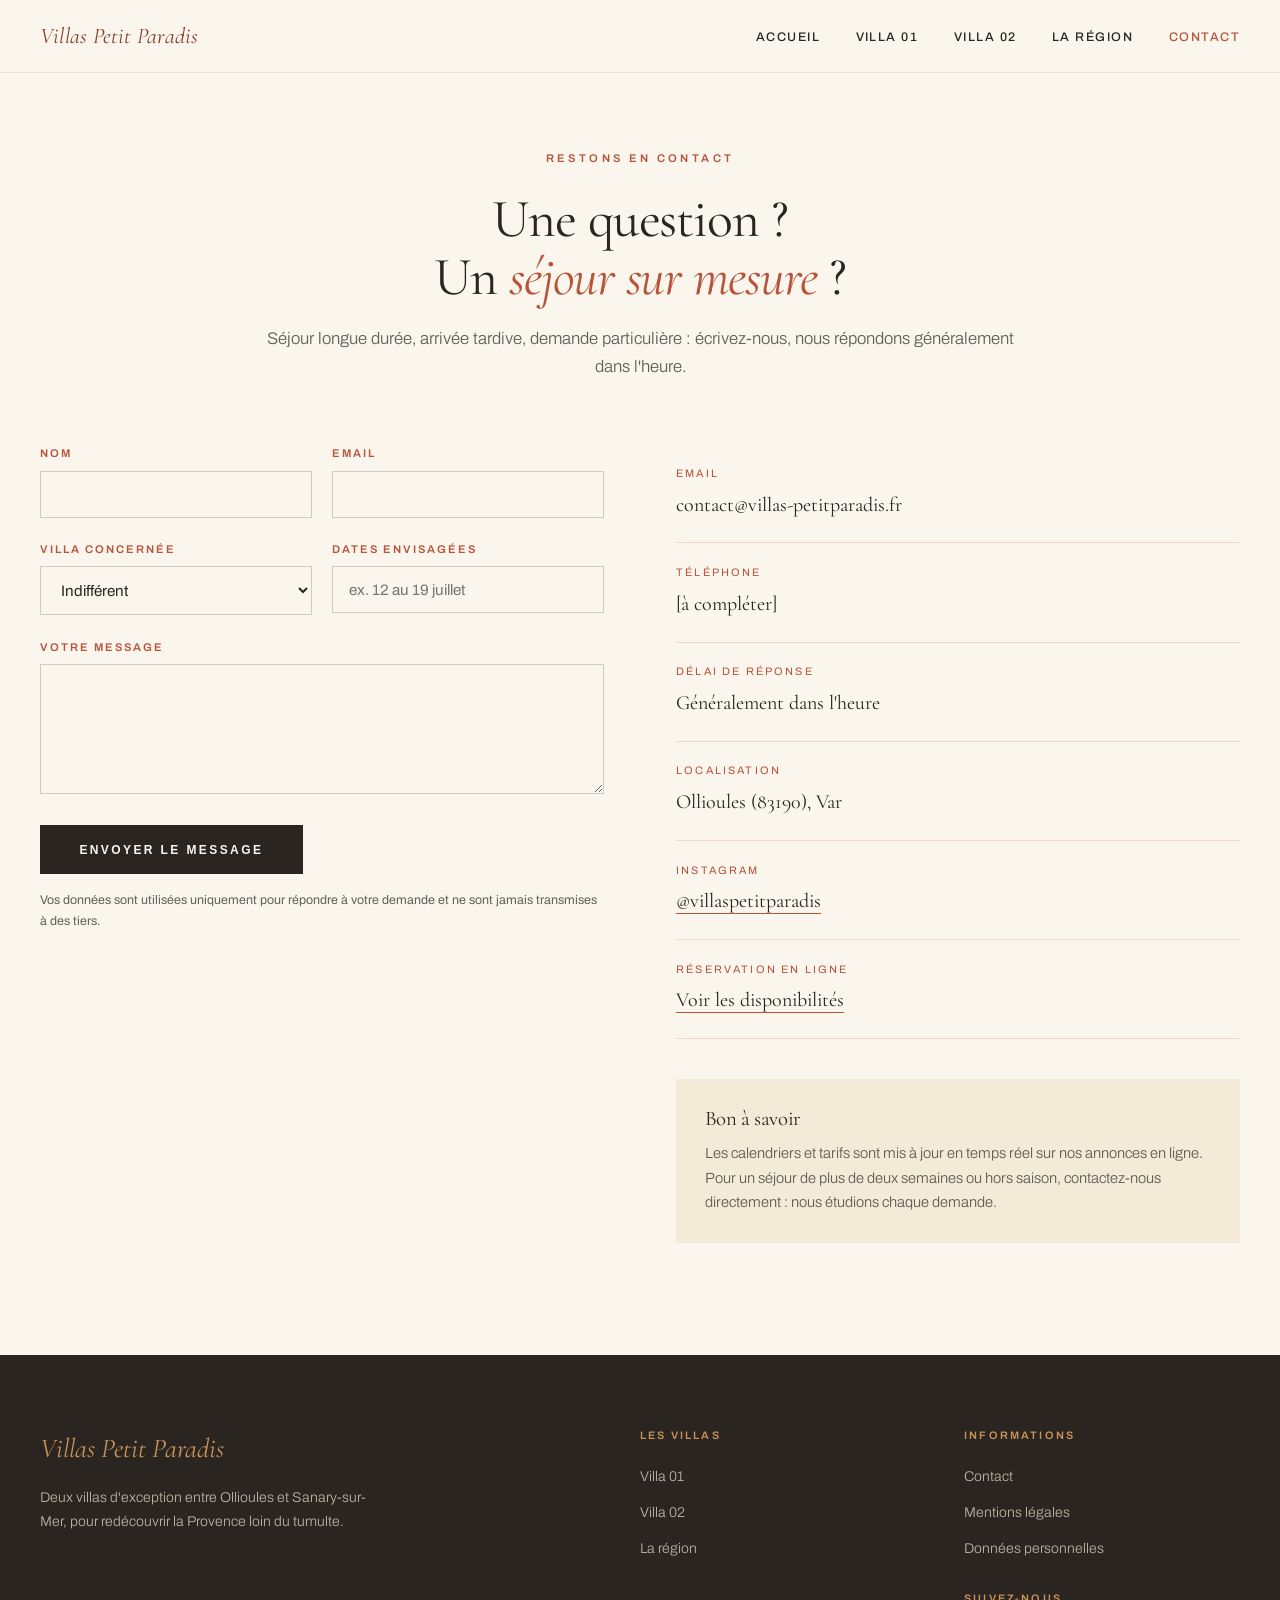
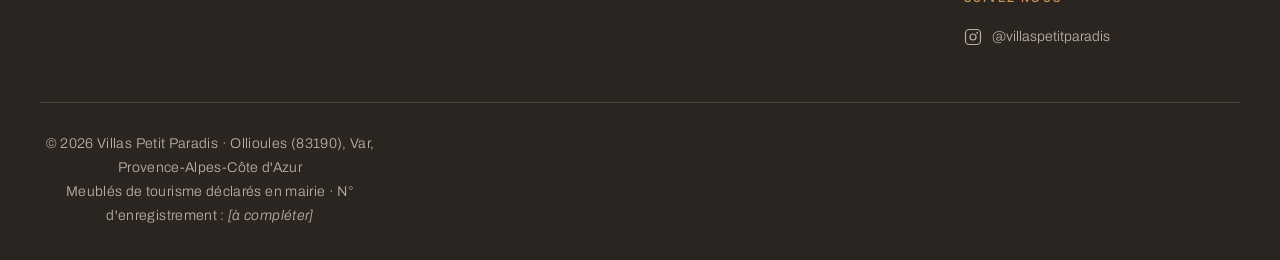
==== contact.html @ 7d191feb "Initial commit via Netlify [skip ci]" ====
<!DOCTYPE html>
<html lang="fr">
<head>
<meta charset="UTF-8">
<meta name="viewport" content="width=device-width,initial-scale=1">
<title>Contact — Villas Petit Paradis, Ollioules</title>
<meta name="description" content="Une question sur nos villas avec piscine à Ollioules ? Écrivez-nous, nous répondons dans l'heure. Séjours longue durée et demandes particulières bienvenus.">
<link rel="canonical" href="https://villas-petitparadis.fr/contact.html">
<link rel="preconnect" href="https://fonts.googleapis.com">
<link rel="preconnect" href="https://fonts.gstatic.com" crossorigin>
<link href="https://fonts.googleapis.com/css2?family=Cormorant+Garamond:ital,wght@0,300;0,400;0,600;1,300;1,400&family=Archivo:wght@300;400;500;600&display=swap" rel="stylesheet">
<link rel="stylesheet" href="assets/style.css">
</head>
<body>

<nav class="nav">
  <a href="index.html" class="nav__logo">Villas Petit Paradis</a>
  <button class="nav__burger" aria-label="Menu" aria-expanded="false"><span></span><span></span><span></span></button>
  <ul class="nav__links">
    <li><a href="index.html">Accueil</a></li>
    <li><a href="villa-01.html">Villa 01</a></li>
    <li><a href="villa-02.html">Villa 02</a></li>
    <li><a href="la-region.html">La Région</a></li>
    <li><a href="contact.html" aria-current="page">Contact</a></li>
  </ul>
</nav>

<section class="section" style="padding-top:9rem">
  <div class="wrap">
    <div class="section__head reveal">
      <span class="eyebrow">Restons en contact</span>
      <h2>Une question ?<br>Un <em>séjour sur mesure</em> ?</h2>
      <p>Séjour longue durée, arrivée tardive, demande particulière : écrivez-nous, nous répondons généralement dans l'heure.</p>
    </div>

    <div class="contact-grid">
      <div class="reveal">
        <form class="form" name="contact" method="POST" data-netlify="true" netlify-honeypot="bot-field">
          <input type="hidden" name="form-name" value="contact">
          <p style="display:none"><label>Ne pas remplir : <input name="bot-field"></label></p>

          <div class="form__row">
            <div>
              <label for="nom">Nom</label>
              <input type="text" id="nom" name="nom" required>
            </div>
            <div>
              <label for="email">Email</label>
              <input type="email" id="email" name="email" required>
            </div>
          </div>

          <div class="form__row">
            <div>
              <label for="villa">Villa concernée</label>
              <select id="villa" name="villa">
                <option>Indifférent</option>
                <option>Petit Paradis - Villa 01</option>
                <option>Petit Paradis - Villa 02</option>
                <option>Les deux villas</option>
              </select>
            </div>
            <div>
              <label for="dates">Dates envisagées</label>
              <input type="text" id="dates" name="dates" placeholder="ex. 12 au 19 juillet">
            </div>
          </div>

          <label for="message">Votre message</label>
          <textarea id="message" name="message" required></textarea>

          <button type="submit" class="btn">Envoyer le message</button>
          <p class="form__note">Vos données sont utilisées uniquement pour répondre à votre demande et ne sont jamais transmises à des tiers.</p>
        </form>
      </div>

      <div class="reveal">
        <ul class="info-list">
          <li><span class="label">Email</span><span class="value">contact@villas-petitparadis.fr</span></li>
          <li><span class="label">Téléphone</span><span class="value">[à compléter]</span></li>
          <li><span class="label">Délai de réponse</span><span class="value">Généralement dans l'heure</span></li>
          <li><span class="label">Localisation</span><span class="value">Ollioules (83190), Var</span></li>
          <li><span class="label">Instagram</span><span class="value"><a href="https://www.instagram.com/villaspetitparadis/" target="_blank" rel="noopener" style="text-decoration:none;border-bottom:1px solid var(--terracotta)">@villaspetitparadis</a></span></li>
          <li><span class="label">Réservation en ligne</span><span class="value"><a href="villa-01.html" style="text-decoration:none;border-bottom:1px solid var(--terracotta)">Voir les disponibilités</a></span></li>
        </ul>

        <div style="margin-top:2.5rem;padding:1.8rem;background:var(--sable)">
          <h4 style="font-size:1.3rem;margin-bottom:.7rem">Bon à savoir</h4>
          <p style="font-size:.92rem;color:var(--gris);font-weight:300">Les calendriers et tarifs sont mis à jour en temps réel sur nos annonces en ligne. Pour un séjour de plus de deux semaines ou hors saison, contactez-nous directement : nous étudions chaque demande.</p>
        </div>
      </div>
    </div>
  </div>
</section>

<footer class="footer">
  <div class="footer__grid">
    <div>
      <span class="footer__logo">Villas Petit Paradis</span>
      <p>Deux villas d'exception entre Ollioules et Sanary-sur-Mer, pour redécouvrir la Provence loin du tumulte.</p>
    </div>
    <div>
      <h5>Les villas</h5>
      <ul>
        <li><a href="villa-01.html">Villa 01</a></li>
        <li><a href="villa-02.html">Villa 02</a></li>
        <li><a href="la-region.html">La région</a></li>
      </ul>
    </div>
    <div>
      <h5>Informations</h5>
      <ul>
        <li><a href="contact.html">Contact</a></li>
        <li><a href="mentions-legales.html">Mentions légales</a></li>
        <li><a href="mentions-legales.html#donnees">Données personnelles</a></li>
      </ul>
      <h5 style="margin-top:1.8rem">Suivez-nous</h5>
      <a href="https://www.instagram.com/villaspetitparadis/" target="_blank" rel="noopener" class="social" aria-label="Instagram">
        <svg viewBox="0 0 24 24" width="18" height="18" fill="none" stroke="currentColor" stroke-width="1.6" stroke-linecap="round" stroke-linejoin="round" aria-hidden="true">
          <rect x="2" y="2" width="20" height="20" rx="5"/><circle cx="12" cy="12" r="4"/><circle cx="17.5" cy="6.5" r="1.2" fill="currentColor" stroke="none"/>
        </svg>
        <span>@villaspetitparadis</span>
      </a>
    </div>
  </div>
  <div class="footer__legal">
    <p>© <span data-year></span> Villas Petit Paradis · Ollioules (83190), Var, Provence-Alpes-Côte d'Azur</p>
    <p>Meublés de tourisme déclarés en mairie · N° d'enregistrement : <em>[à compléter]</em></p>
  </div>
</footer>

<script src="assets/site.js"></script>
</body>
</html>
---- assets/style.css ----
/* ==========================================================================
   VILLAS PETIT PARADIS — Feuille de style principale
   ========================================================================== */

:root{
  --terracotta:#b8543a;
  --terracotta-dark:#8a3d2a;
  --ocre:#c89358;
  --sable:#f4ead8;
  --creme:#faf6ed;
  --noir:#2a2520;
  --olive:#6b7355;
  --gris:rgba(42,37,32,.72);
  --serif:'Cormorant Garamond',Georgia,serif;
  --sans:'Archivo',-apple-system,BlinkMacSystemFont,'Segoe UI',sans-serif;
  --max:1320px;
}

*{margin:0;padding:0;box-sizing:border-box}
html{scroll-behavior:smooth;-webkit-text-size-adjust:100%}
body{font-family:var(--sans);background:var(--creme);color:var(--noir);line-height:1.65;overflow-x:hidden}
img{max-width:100%;display:block}
a{color:inherit}

.wrap{max-width:var(--max);margin:0 auto;padding:0 2.5rem}
.eyebrow{font-size:.7rem;letter-spacing:.3em;text-transform:uppercase;font-weight:600;color:var(--terracotta)}
.serif{font-family:var(--serif);font-weight:400}
h1,h2,h3,h4{font-family:var(--serif);font-weight:400;line-height:1.08;letter-spacing:-.02em}
h2 em,h1 em,h3 em{font-style:italic;color:var(--terracotta)}

/* ---------- Boutons ---------- */
.btn{display:inline-block;padding:1.05rem 2.4rem;background:var(--noir);color:var(--creme);text-decoration:none;
  font-size:.75rem;letter-spacing:.2em;text-transform:uppercase;font-weight:600;border:1px solid var(--noir);transition:.3s}
.btn:hover{background:var(--terracotta);border-color:var(--terracotta)}
.btn-ghost{background:transparent;color:var(--noir)}
.btn-ghost:hover{background:var(--noir);color:var(--creme)}
.btn-light{background:var(--creme);color:var(--noir);border-color:var(--creme)}
.btn-light:hover{background:var(--ocre);border-color:var(--ocre);color:var(--noir)}

/* ---------- Navigation ---------- */
.nav{position:fixed;top:0;left:0;right:0;z-index:200;padding:1.1rem 2.5rem;display:flex;justify-content:space-between;
  align-items:center;background:rgba(250,246,237,.94);backdrop-filter:blur(12px);border-bottom:1px solid rgba(184,84,58,.15)}
.nav__logo{font-family:var(--serif);font-size:1.4rem;font-style:italic;color:var(--terracotta-dark);text-decoration:none;letter-spacing:.01em}
.nav__links{display:flex;gap:2.2rem;list-style:none;align-items:center}
.nav__links a{text-decoration:none;font-size:.78rem;letter-spacing:.12em;text-transform:uppercase;font-weight:500;transition:color .25s}
.nav__links a:hover,.nav__links a[aria-current="page"]{color:var(--terracotta)}
.nav__burger{display:none;background:none;border:0;cursor:pointer;padding:.5rem;flex-direction:column;gap:5px}
.nav__burger span{display:block;width:24px;height:1.5px;background:var(--noir);transition:.3s}
.nav__burger.is-open span:nth-child(1){transform:translateY(6.5px) rotate(45deg)}
.nav__burger.is-open span:nth-child(2){opacity:0}
.nav__burger.is-open span:nth-child(3){transform:translateY(-6.5px) rotate(-45deg)}

/* ---------- Hero ---------- */
.hero{height:100svh;min-height:600px;position:relative;display:flex;align-items:center;justify-content:center;overflow:hidden}
.hero__bg{position:absolute;inset:0;background-size:cover;background-position:center;transform:scale(1.04);animation:slowZoom 18s ease-out forwards}
@keyframes slowZoom{to{transform:scale(1)}}
.hero::after{content:'';position:absolute;inset:0;background:linear-gradient(180deg,rgba(42,37,32,.32),rgba(42,37,32,.62));z-index:1}
.hero__content{position:relative;z-index:2;text-align:center;color:var(--creme);padding:0 1.5rem;max-width:860px;animation:fadeUp 1.1s ease-out}
@keyframes fadeUp{from{opacity:0;transform:translateY(28px)}to{opacity:1;transform:translateY(0)}}
.hero__content .eyebrow{color:var(--sable);display:inline-block;margin-bottom:1.4rem}
.hero h1{font-size:clamp(2.8rem,8vw,5.6rem);font-weight:300;margin-bottom:1.3rem}
.hero h1 em{color:var(--ocre)}
.hero p{font-size:1.05rem;font-weight:300;max-width:540px;margin:0 auto 2.2rem;opacity:.95}
.hero__meta{display:flex;gap:1.8rem;justify-content:center;flex-wrap:wrap;font-size:.78rem;letter-spacing:.12em}
.hero__meta span{display:flex;align-items:center;gap:.5rem}
.hero__meta span::before{content:'✦';color:var(--ocre)}

/* Hero secondaire (pages internes) */
.hero--page{height:56svh;min-height:380px}
.hero--page h1{font-size:clamp(2.4rem,6vw,4.2rem)}

/* ---------- Sections ---------- */
.section{padding:7rem 0}
.section--tight{padding:5rem 0}
.section--dark{background:var(--noir);color:var(--creme)}
.section--sand{background:var(--sable)}
.section__head{text-align:center;max-width:760px;margin:0 auto 4rem}
.section__head h2{font-size:clamp(2rem,4.2vw,3.4rem);margin:1.2rem 0}
.section__head p{color:var(--gris);font-weight:300;font-size:1.05rem}
.section--dark .section__head p{color:rgba(244,234,216,.75)}
.section--dark .eyebrow{color:var(--ocre)}
.section--dark h2 em{color:var(--ocre)}

.divider{display:flex;justify-content:center;align-items:center;gap:1rem;margin:2.5rem 0}
.divider::before,.divider::after{content:'';height:1px;width:56px;background:var(--terracotta)}
.divider span{color:var(--terracotta)}

/* ---------- Cartes villas (accueil) ---------- */
.villas-grid{display:grid;grid-template-columns:1fr 1fr;gap:2.5rem}
.villa-card{text-decoration:none;display:block;group:card}
.villa-card__media{position:relative;aspect-ratio:4/5;overflow:hidden;margin-bottom:1.5rem;background:var(--sable)}
.villa-card__media img{width:100%;height:100%;object-fit:cover;transition:transform 1s cubic-bezier(.215,.61,.355,1)}
.villa-card:hover .villa-card__media img{transform:scale(1.06)}
.villa-card__media::after{content:'';position:absolute;inset:0;background:linear-gradient(180deg,transparent 55%,rgba(42,37,32,.4))}
.badge{position:absolute;top:1.3rem;left:1.3rem;background:var(--creme);padding:.55rem 1.1rem;font-size:.65rem;
  letter-spacing:.2em;text-transform:uppercase;color:var(--terracotta-dark);font-weight:600;z-index:2}
.villa-card__num{position:absolute;bottom:1rem;right:1.5rem;font-family:var(--serif);font-style:italic;font-size:3.4rem;
  color:var(--creme);line-height:1;z-index:2;opacity:.92}
.villa-card h3{font-size:2rem;margin-bottom:.6rem}
.villa-card__meta{display:flex;align-items:center;gap:.8rem;font-size:.85rem;color:var(--gris);margin-bottom:.9rem}
.villa-card__meta .stars{color:var(--ocre)}
.villa-card p{color:var(--gris);font-weight:300;margin-bottom:1.2rem}
.villa-card__link{font-size:.72rem;letter-spacing:.2em;text-transform:uppercase;font-weight:600;color:var(--terracotta);
  border-bottom:1px solid var(--terracotta);padding-bottom:3px}

/* ---------- Fiche villa ---------- */
.villa-intro{display:grid;grid-template-columns:1fr 1fr;gap:4.5rem;align-items:start}
.villa-intro h2{font-size:clamp(1.9rem,3.6vw,2.9rem);margin-bottom:1.3rem}
.rating{display:flex;align-items:center;gap:1rem;padding-bottom:1.8rem;margin-bottom:1.8rem;border-bottom:1px solid rgba(184,84,58,.22)}
.rating .stars{color:var(--ocre);letter-spacing:.08em}
.rating .score{font-family:var(--serif);font-size:1.7rem;color:var(--terracotta-dark);font-weight:600}
.rating .count{font-size:.85rem;color:var(--gris)}
.lead{font-size:1.05rem;color:var(--gris);font-weight:300;margin-bottom:1.4rem}
.specs{display:grid;grid-template-columns:repeat(2,1fr);gap:.85rem 2rem;margin:2rem 0}
.specs div{display:flex;align-items:center;gap:.7rem;font-size:.92rem}
.specs div::before{content:'';width:6px;height:6px;background:var(--terracotta);border-radius:50%;flex-shrink:0}

.equip{display:grid;grid-template-columns:repeat(auto-fit,minmax(200px,1fr));gap:2.5rem;margin-top:1rem}
.equip h4{font-size:1.3rem;margin-bottom:1rem;color:var(--terracotta-dark)}
.equip ul{list-style:none}
.equip li{font-size:.92rem;color:var(--gris);padding:.35rem 0 .35rem 1.3rem;position:relative}
.equip li::before{content:'—';position:absolute;left:0;color:var(--ocre)}

/* ---------- Galerie + lightbox ---------- */
.gallery{display:grid;grid-template-columns:2fr 1fr 1fr;grid-template-rows:1fr 1fr;gap:.7rem;height:520px}
.gallery__item{position:relative;overflow:hidden;cursor:pointer;background:var(--sable);border:0;padding:0}
.gallery__item:first-child{grid-row:span 2}
.gallery__item img{width:100%;height:100%;object-fit:cover;transition:transform .8s ease}
.gallery__item:hover img{transform:scale(1.07)}
.gallery__more{position:absolute;inset:0;background:rgba(42,37,32,.55);display:flex;align-items:center;justify-content:center;
  color:var(--creme);font-size:.78rem;letter-spacing:.18em;text-transform:uppercase;font-weight:600;transition:background .3s}
.gallery__item:hover .gallery__more{background:rgba(184,84,58,.72)}

.lightbox{position:fixed;inset:0;background:rgba(20,17,14,.96);z-index:500;display:none;align-items:center;justify-content:center}
.lightbox.is-open{display:flex}
.lightbox img{max-width:92vw;max-height:82vh;object-fit:contain}
.lightbox__close,.lightbox__nav{position:absolute;background:none;border:0;color:var(--creme);cursor:pointer;font-size:2rem;padding:1rem;line-height:1}
.lightbox__close{top:1rem;right:1.5rem;font-size:2.4rem}
.lightbox__nav--prev{left:1rem}
.lightbox__nav--next{right:1rem}
.lightbox__count{position:absolute;bottom:1.5rem;left:50%;transform:translateX(-50%);color:rgba(244,234,216,.7);
  font-size:.75rem;letter-spacing:.2em}

/* ---------- Expérience ---------- */
.exp-grid{display:grid;grid-template-columns:repeat(auto-fit,minmax(250px,1fr));gap:2.8rem;margin-top:4rem}
.exp-item{border-top:1px solid rgba(244,234,216,.22);padding-top:1.8rem}
.exp-item .num{font-family:var(--serif);font-style:italic;color:var(--ocre);font-size:1.1rem;display:block;margin-bottom:.9rem}
.exp-item h4{font-size:1.5rem;margin-bottom:.8rem}
.exp-item p{font-size:.92rem;color:rgba(244,234,216,.75);font-weight:300;line-height:1.7}

/* ---------- Région ---------- */
.region-grid{display:grid;grid-template-columns:repeat(3,1fr);gap:1.6rem}
.region-card{position:relative;aspect-ratio:3/4;overflow:hidden}
.region-card__bg{position:absolute;inset:0;transition:transform .9s ease}
.region-card:hover .region-card__bg{transform:scale(1.08)}
.region-card::after{content:'';position:absolute;inset:0;background:linear-gradient(180deg,transparent 32%,rgba(42,37,32,.88))}
.region-card__body{position:absolute;bottom:0;left:0;right:0;padding:1.8rem;color:var(--creme);z-index:2}
.region-card__body span{display:block;font-size:.65rem;letter-spacing:.2em;text-transform:uppercase;color:var(--ocre);margin-bottom:.4rem}
.region-card__body h4{font-size:1.6rem;margin-bottom:.35rem}
.region-card__body p{font-size:.82rem;opacity:.9;font-weight:300;line-height:1.5}
.region-card:nth-child(6n+1) .region-card__bg{background:linear-gradient(140deg,#4a78a8,#2d5a7e)}
.region-card:nth-child(6n+2) .region-card__bg{background:linear-gradient(140deg,#b8543a,#8a3d2a)}
.region-card:nth-child(6n+3) .region-card__bg{background:linear-gradient(140deg,#6b7355,#4a5240)}
.region-card:nth-child(6n+4) .region-card__bg{background:linear-gradient(140deg,#c89358,#a07640)}
.region-card:nth-child(6n+5) .region-card__bg{background:linear-gradient(140deg,#2d5a7e,#1a3d5c)}
.region-card:nth-child(6n+6) .region-card__bg{background:linear-gradient(140deg,#8a3d2a,#5c2a1d)}

/* ---------- Témoignages ---------- */
.quotes{display:grid;grid-template-columns:repeat(auto-fit,minmax(280px,1fr));gap:2.5rem;margin-top:3rem}
.quote{background:var(--creme);padding:2.4rem;border-left:2px solid var(--terracotta)}
.quote p{font-family:var(--serif);font-size:1.15rem;font-style:italic;line-height:1.5;margin-bottom:1.2rem}
.quote cite{font-size:.72rem;letter-spacing:.16em;text-transform:uppercase;color:var(--terracotta-dark);font-style:normal;font-weight:600}

/* ---------- Contact / formulaire ---------- */
.contact-grid{display:grid;grid-template-columns:1fr 1fr;gap:4.5rem;align-items:start}
.form label{display:block;font-size:.7rem;letter-spacing:.18em;text-transform:uppercase;font-weight:600;color:var(--terracotta);margin-bottom:.5rem}
.form input,.form textarea,.form select{width:100%;padding:.9rem 1rem;margin-bottom:1.4rem;border:1px solid rgba(42,37,32,.2);
  background:var(--creme);font-family:var(--sans);font-size:.95rem;color:var(--noir);border-radius:0}
.form input:focus,.form textarea:focus,.form select:focus{outline:0;border-color:var(--terracotta)}
.form textarea{min-height:130px;resize:vertical}
.form__row{display:grid;grid-template-columns:1fr 1fr;gap:1.2rem}
.form__note{font-size:.78rem;color:var(--gris);margin-top:1rem}

.info-list{list-style:none}
.info-list li{padding:1.3rem 0;border-bottom:1px solid rgba(184,84,58,.18)}
.info-list .label{font-size:.68rem;letter-spacing:.2em;text-transform:uppercase;color:var(--terracotta);display:block;margin-bottom:.35rem}
.info-list .value{font-family:var(--serif);font-size:1.25rem}

/* ---------- Bandeau CTA ---------- */
.cta{background:var(--noir);color:var(--creme);text-align:center;padding:6rem 2rem;position:relative;overflow:hidden}
.cta::before{content:'';position:absolute;top:-120px;right:-120px;width:420px;height:420px;
  background:radial-gradient(circle,var(--terracotta),transparent 70%);opacity:.32}
.cta__inner{position:relative;z-index:2;max-width:680px;margin:0 auto}
.cta h2{font-size:clamp(1.9rem,4vw,3rem);margin-bottom:1.2rem}
.cta h2 em{color:var(--ocre)}
.cta p{color:rgba(244,234,216,.78);font-weight:300;margin-bottom:2.2rem}
.cta__btns{display:flex;gap:1rem;justify-content:center;flex-wrap:wrap}

/* ---------- Contenu éditorial (mentions légales) ---------- */
.prose{max-width:780px;margin:0 auto}
.prose h2{font-size:1.9rem;margin:2.8rem 0 1rem;color:var(--terracotta-dark)}
.prose h3{font-size:1.35rem;margin:1.8rem 0 .7rem}
.prose p,.prose li{color:var(--gris);margin-bottom:.9rem;font-size:.97rem}
.prose ul{padding-left:1.3rem;margin-bottom:1.2rem}
.prose strong{color:var(--noir);font-weight:600}

/* ---------- Footer ---------- */
.footer{background:var(--noir);color:rgba(244,234,216,.7);padding:4.5rem 2.5rem 2rem}
.footer__grid{max-width:var(--max);margin:0 auto;display:grid;grid-template-columns:2fr 1fr 1fr;gap:3rem;padding-bottom:3rem}
.footer__logo{font-family:var(--serif);font-style:italic;font-size:1.7rem;color:var(--ocre);margin-bottom:.9rem;display:block}
.footer p{font-size:.88rem;font-weight:300;line-height:1.7;max-width:340px}
.footer h5{font-size:.68rem;letter-spacing:.2em;text-transform:uppercase;color:var(--ocre);margin-bottom:1.1rem;font-family:var(--sans);font-weight:600}
.footer ul{list-style:none}
.footer ul li{margin-bottom:.6rem}
.footer ul a{font-size:.88rem;text-decoration:none;font-weight:300;transition:color .25s}
.footer ul a:hover{color:var(--ocre)}
.social{display:inline-flex;align-items:center;gap:.6rem;text-decoration:none;font-size:.88rem;font-weight:300;
  color:rgba(244,234,216,.7);transition:color .25s}
.social:hover{color:var(--ocre)}
.social svg{flex-shrink:0}
.footer__legal{max-width:var(--max);margin:0 auto;border-top:1px solid rgba(244,234,216,.15);padding-top:1.8rem;
  font-size:.74rem;letter-spacing:.03em;line-height:1.8;text-align:center}
.footer__legal a{color:var(--ocre);text-decoration:none}

/* ---------- Animations au défilement ---------- */
.reveal{opacity:0;transform:translateY(26px);transition:opacity .8s ease,transform .8s ease}
.reveal.is-visible{opacity:1;transform:none}

/* ---------- Responsive ---------- */
@media(max-width:960px){
  .wrap{padding:0 1.4rem}
  .nav{padding:1rem 1.4rem}
  .nav__burger{display:flex}
  .nav__links{position:fixed;top:0;right:0;bottom:0;width:min(78vw,320px);background:var(--creme);flex-direction:column;
    justify-content:center;gap:2rem;transform:translateX(100%);transition:transform .4s cubic-bezier(.4,0,.2,1);
    box-shadow:-20px 0 60px rgba(42,37,32,.12);z-index:150}
  .nav__links.is-open{transform:translateX(0)}
  .nav__links a{font-size:1rem;letter-spacing:.15em}
  .villas-grid,.villa-intro,.contact-grid{grid-template-columns:1fr;gap:2.5rem}
  .specs,.form__row{grid-template-columns:1fr}
  .gallery{grid-template-columns:1fr 1fr;grid-template-rows:repeat(3,1fr);height:560px}
  .gallery__item:first-child{grid-column:span 2;grid-row:span 1}
  .region-grid{grid-template-columns:1fr 1fr;gap:1rem}
  .section{padding:4.5rem 0}
  .footer__grid{grid-template-columns:1fr;gap:2.2rem}
  .footer p{max-width:none}
}
@media(max-width:520px){
  .region-grid{grid-template-columns:1fr}
  .hero__meta{flex-direction:column;gap:.8rem}
  .cta__btns{flex-direction:column}
  .btn{width:100%;text-align:center}
}
@media(prefers-reduced-motion:reduce){
  *{animation:none!important;transition:none!important}
  .reveal{opacity:1;transform:none}
}
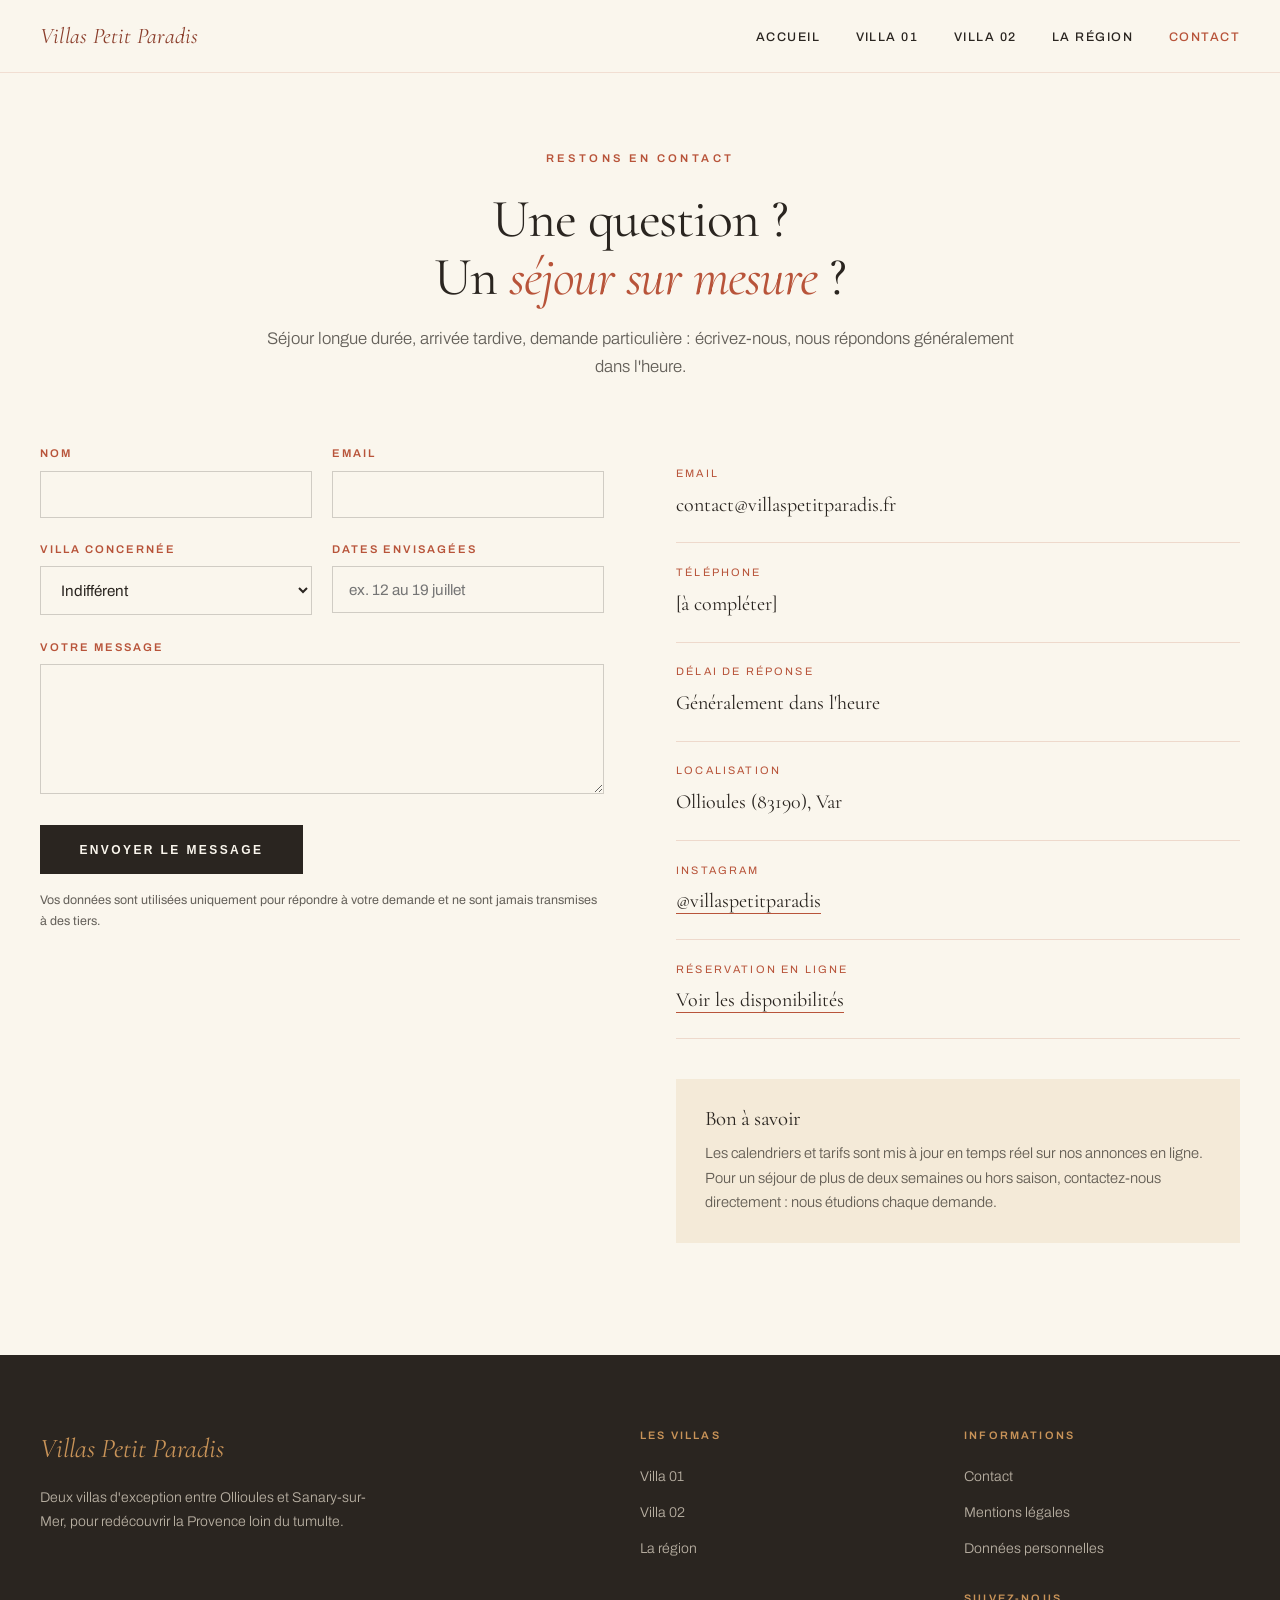
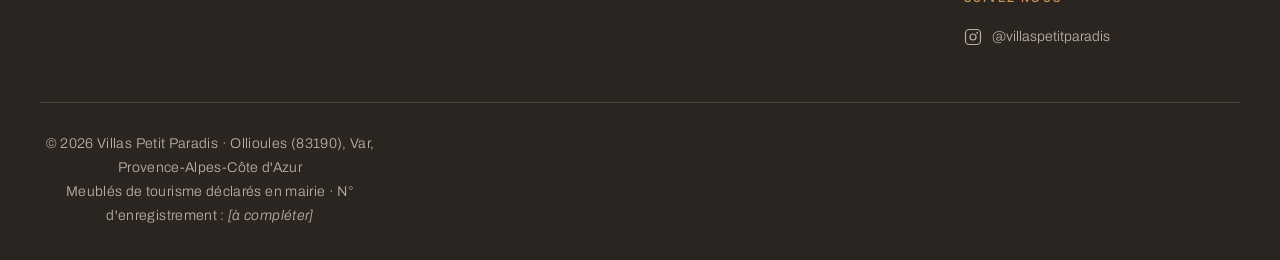
==== commit 4baca0ec: "Update canonical link and email address in contact.html" ====
--- a/contact.html
+++ b/contact.html
@@ -5,7 +5,7 @@
 <meta name="viewport" content="width=device-width,initial-scale=1">
 <title>Contact — Villas Petit Paradis, Ollioules</title>
 <meta name="description" content="Une question sur nos villas avec piscine à Ollioules ? Écrivez-nous, nous répondons dans l'heure. Séjours longue durée et demandes particulières bienvenus.">
-<link rel="canonical" href="https://villas-petitparadis.fr/contact.html">
+<link rel="canonical" href="https://villaspetitparadis.fr/contact.html">
 <link rel="preconnect" href="https://fonts.googleapis.com">
 <link rel="preconnect" href="https://fonts.gstatic.com" crossorigin>
 <link href="https://fonts.googleapis.com/css2?family=Cormorant+Garamond:ital,wght@0,300;0,400;0,600;1,300;1,400&family=Archivo:wght@300;400;500;600&display=swap" rel="stylesheet">
@@ -76,7 +76,7 @@
 
       <div class="reveal">
         <ul class="info-list">
-          <li><span class="label">Email</span><span class="value">contact@villas-petitparadis.fr</span></li>
+          <li><span class="label">Email</span><span class="value">contact@villaspetitparadis.fr</span></li>
           <li><span class="label">Téléphone</span><span class="value">[à compléter]</span></li>
           <li><span class="label">Délai de réponse</span><span class="value">Généralement dans l'heure</span></li>
           <li><span class="label">Localisation</span><span class="value">Ollioules (83190), Var</span></li>
